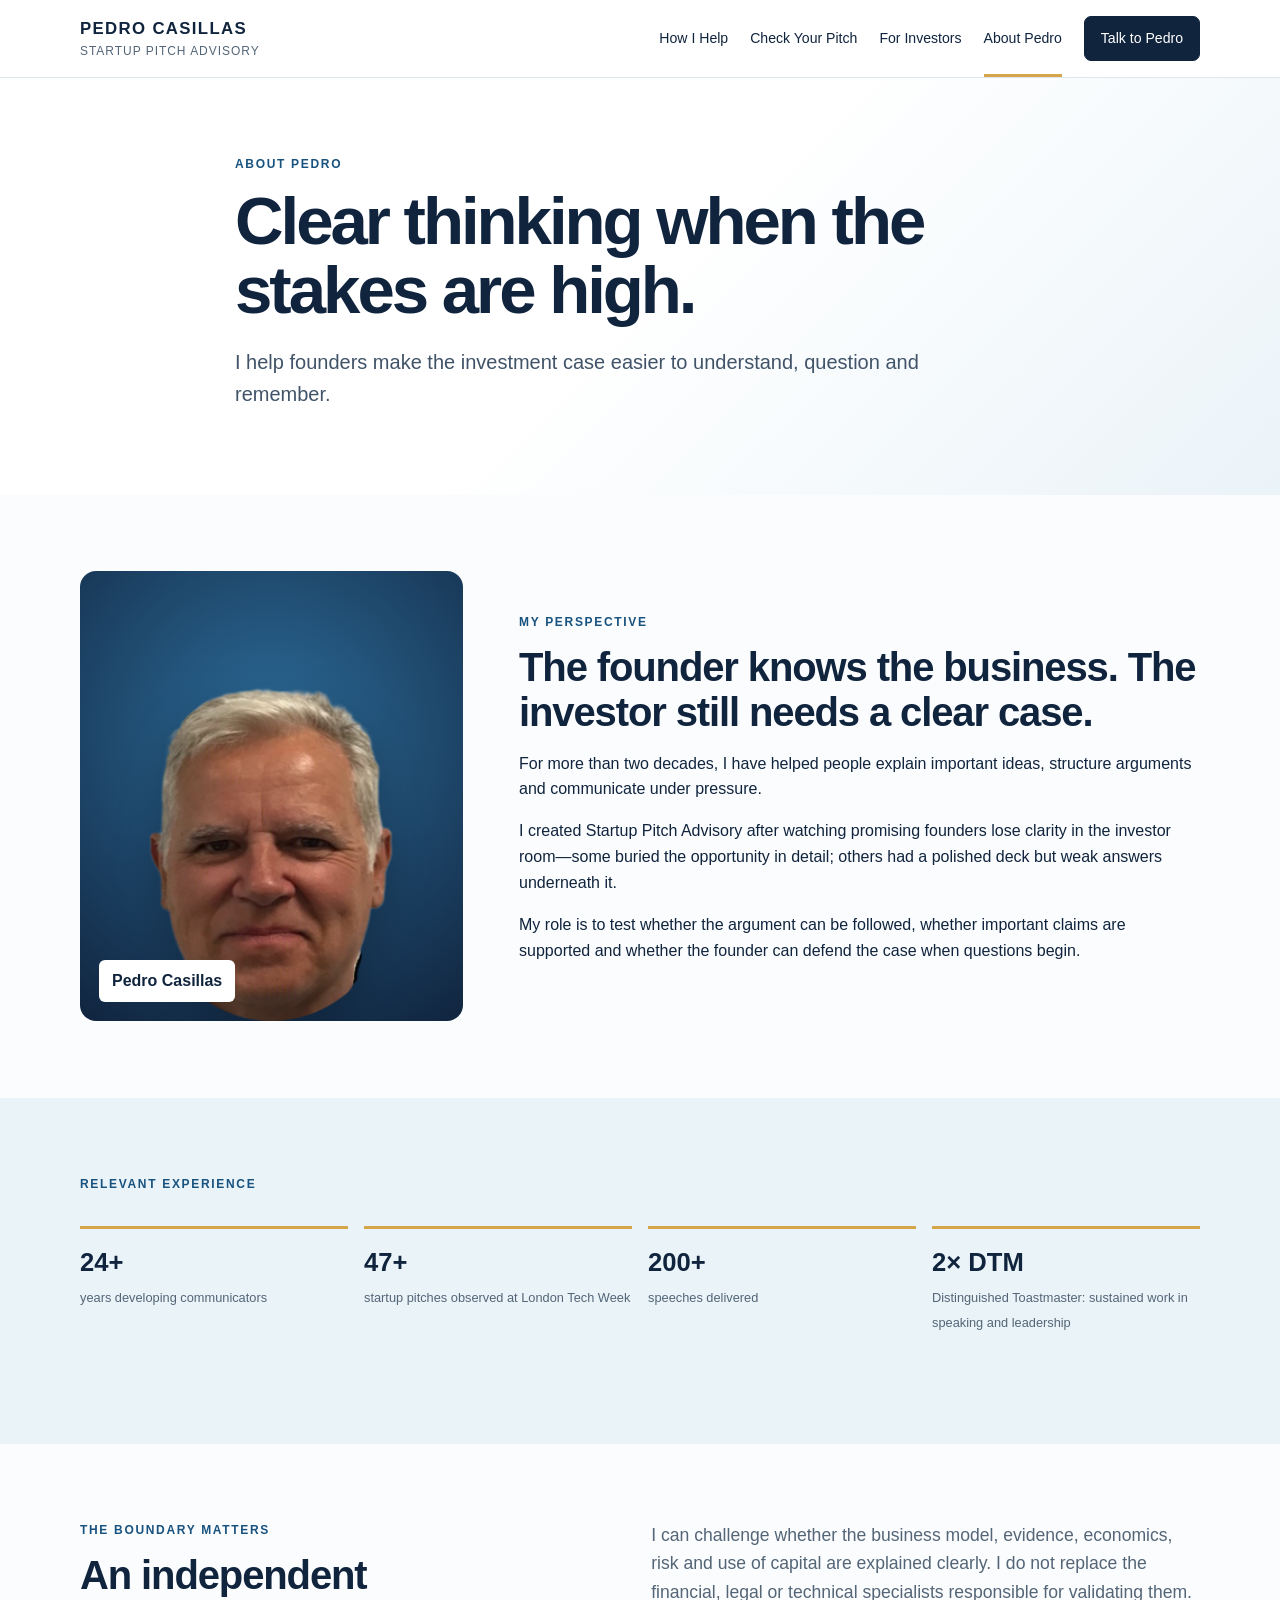
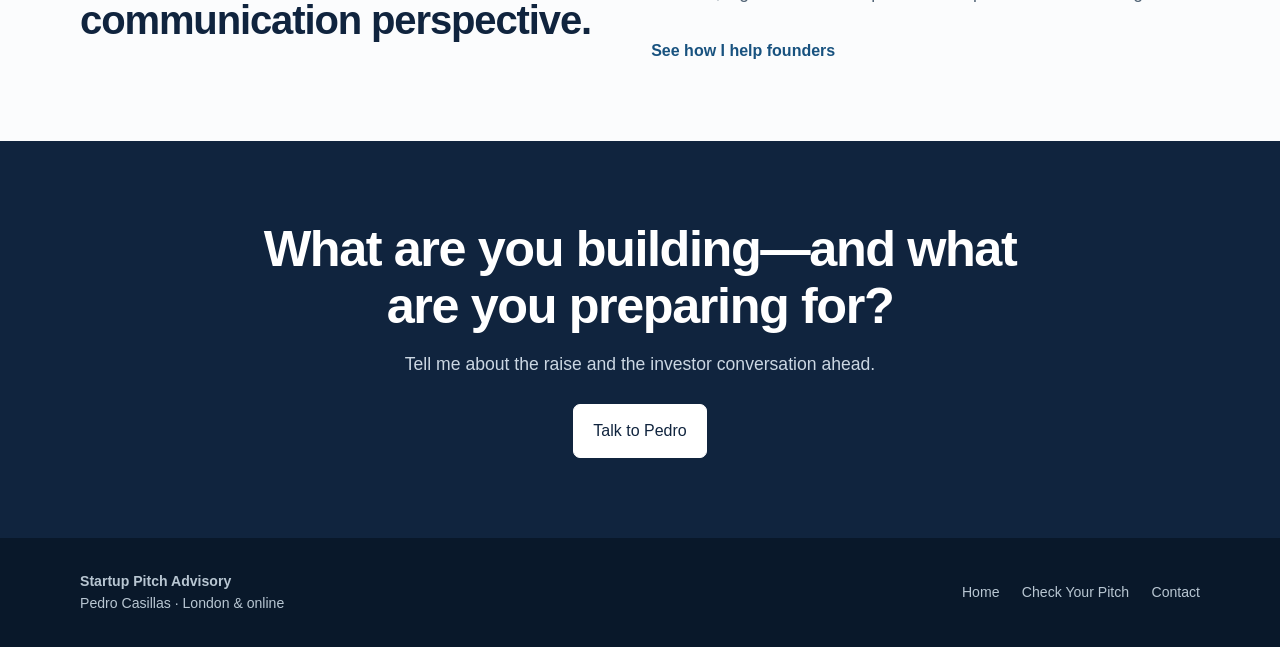
==== about.html @ cba1cd3a "Add files via upload" ====
<!doctype html><html lang="en"><head><meta charset="utf-8"><meta name="viewport" content="width=device-width,initial-scale=1"><title>About Pedro Casillas | Startup Pitch Advisory</title><meta name="description" content="About Pedro Casillas and his independent approach to founder communication and investor readiness."><meta name="robots" content="noindex,nofollow"><link rel="canonical" href="https://pedrocasillas.com/about"><link rel="stylesheet" href="styles.css"><script defer src="site.js"></script></head><body><a class="skip" href="#main">Skip to content</a>
<nav><div class="wrap nav"><a class="brand" href="index.html"><strong>PEDRO CASILLAS</strong><span>Startup Pitch Advisory</span></a><button class="menu" aria-expanded="false" aria-controls="navlinks"><span></span><span></span><span></span><b>Menu</b></button><div class="links" id="navlinks"><a href="how-i-help.html">How I Help</a><a href="resources.html">Check Your Pitch</a><a href="for-investors.html">For Investors</a><a class="active" href="about.html">About Pedro</a><a class="btn small" href="contact.html">Talk to Pedro</a></div></div></nav>
<main id="main"><header class="pagehero"><div class="wrap narrow"><div class="eyebrow">About Pedro</div><h1>Clear thinking when the stakes are high.</h1><p class="lead">I help founders make the investment case easier to understand, question and remember.</p></div></header>
<section><div class="wrap about"><div class="portrait large"><img src="assets/pedro-casillas.png" alt="Pedro Casillas"><div class="portrait-caption">Pedro Casillas</div></div><div><div class="eyebrow">My perspective</div><h2>The founder knows the business. The investor still needs a clear case.</h2><p>For more than two decades, I have helped people explain important ideas, structure arguments and communicate under pressure.</p><p>I created Startup Pitch Advisory after watching promising founders lose clarity in the investor room—some buried the opportunity in detail; others had a polished deck but weak answers underneath it.</p><p>My role is to test whether the argument can be followed, whether important claims are supported and whether the founder can defend the case when questions begin.</p></div></div></section>
<section class="soft"><div class="wrap"><div class="eyebrow">Relevant experience</div><div class="proof broad"><div><strong>24+</strong><span>years developing communicators</span></div><div><strong>47+</strong><span>startup pitches observed at London Tech Week</span></div><div><strong>200+</strong><span>speeches delivered</span></div><div><strong>2× DTM</strong><span>Distinguished Toastmaster: sustained work in speaking and leadership</span></div></div></div></section>
<section><div class="wrap grid2"><div><div class="eyebrow">The boundary matters</div><h2>An independent communication perspective.</h2></div><div><p class="intro">I can challenge whether the business model, evidence, economics, risk and use of capital are explained clearly. I do not replace the financial, legal or technical specialists responsible for validating them.</p><a class="textlink" href="how-i-help.html">See how I help founders</a></div></div></section>
<section class="cta"><div class="wrap narrow"><h2>What are you building—and what are you preparing for?</h2><p>Tell me about the raise and the investor conversation ahead.</p><a class="btn pale" href="contact.html">Talk to Pedro</a></div></section></main>
<footer><div class="wrap foot"><div><strong>Startup Pitch Advisory</strong><br>Pedro Casillas · London &amp; online</div><div class="footlinks"><a href="index.html">Home</a><a href="resources.html">Check Your Pitch</a><a href="contact.html">Contact</a></div></div></footer></body></html>
---- styles.css ----
:root{--ink:#10243e;--blue:#18527f;--sky:#eaf3f8;--gold:#d6a54a;--paper:#fbfcfd;--muted:#536577;--line:#dce6ed;--white:#fff;--max:1120px}*{box-sizing:border-box}html{scroll-behavior:smooth}body{margin:0;font-family:Inter,"Segoe UI",Arial,sans-serif;color:var(--ink);background:var(--paper);line-height:1.62;font-size:16px}a{color:inherit;text-decoration:none}.wrap{width:min(var(--max),92%);margin:auto}.narrow{max-width:810px}.skip{position:absolute;left:-9999px}.skip:focus{left:12px;top:12px;z-index:20;background:white;padding:10px;border:2px solid var(--ink)}nav{min-height:78px;display:flex;align-items:center;border-bottom:1px solid var(--line);background:rgba(255,255,255,.97);position:sticky;top:0;z-index:10}.nav{display:flex;align-items:center;justify-content:space-between;gap:24px}.brand strong{display:block;letter-spacing:.08em;font-size:1.05rem}.brand span{display:block;font-size:.75rem;color:var(--muted);letter-spacing:.08em;text-transform:uppercase}.links{display:flex;gap:22px;align-items:center;font-size:.88rem}.links>a:not(.btn){padding:27px 0 24px;border-bottom:3px solid transparent}.links>a.active{border-color:var(--gold)}.menu{display:none}.btn{display:inline-flex;align-items:center;justify-content:center;padding:.8rem 1.2rem;border-radius:7px;background:var(--ink);color:white;font-weight:750;border:1px solid var(--ink);cursor:pointer;font:inherit}.btn.small{padding:.66rem 1rem}.btn.alt{background:white;color:var(--ink);margin-left:.5rem}.btn.pale{background:white;color:var(--ink);border-color:white}.btn.no-margin{margin:0}.btn:hover,.btn:focus-visible{box-shadow:0 8px 25px rgba(16,36,62,.16);transform:translateY(-1px)}.hero{padding:5.2rem 0;background:linear-gradient(135deg,#fff 45%,var(--sky))}.hero-grid{display:grid;grid-template-columns:minmax(0,1.35fr) minmax(340px,.65fr);gap:4rem;align-items:center}.eyebrow{text-transform:uppercase;letter-spacing:.14em;font-size:.75rem;font-weight:800;color:var(--blue);margin-bottom:.8rem}.eyebrow.light{color:#9dc5df}h1{font-size:clamp(3rem,6vw,4.75rem);line-height:1.02;letter-spacing:-.045em;margin:.7rem 0 1.35rem;max-width:850px}h2{font-size:clamp(2rem,4vw,2.5rem);line-height:1.12;letter-spacing:-.028em;margin:0 0 1rem}h3{font-size:1.3rem;line-height:1.25;margin:.5rem 0 .7rem}.hero-promise{font-weight:800;font-size:1.35rem;line-height:1.4;max-width:700px}.lead{font-size:1.25rem;max-width:760px;color:#405368}.hero-actions{margin-top:2rem}.micro{margin-top:1.25rem;font-size:.85rem;color:var(--muted)}.investor-card{background:var(--ink);color:white;padding:2rem;border-radius:16px;box-shadow:0 24px 60px rgba(16,36,62,.16);position:relative}.investor-card:before{content:"";position:absolute;right:1.5rem;top:1.5rem;width:38px;height:5px;background:var(--gold)}.investor-card h2{font-size:1.4rem;margin-top:.6rem}.investor-card ol{margin:1.2rem 0 0;padding-left:1.4rem}.investor-card li{padding:.3rem 0;color:#d9e4ec}.tag,.num{font-size:.73rem;text-transform:uppercase;letter-spacing:.11em;color:var(--blue);font-weight:800}section{padding:4.8rem 0}.soft{background:var(--sky)}.ink{background:var(--ink);color:white}.lighttext{color:#cbd7e3!important}.intro{font-size:1.1rem;color:var(--muted);max-width:730px;margin:0 0 2rem}.grid2,.grid3{display:grid;grid-template-columns:repeat(2,1fr);gap:1.4rem}.grid3{grid-template-columns:repeat(3,1fr)}.card{background:white;border:1px solid var(--line);border-radius:12px;padding:1.7rem}.cardlink{display:block;height:100%;transition:.18s ease}.cardlink:hover,.cardlink:focus-visible{box-shadow:0 12px 30px rgba(16,36,62,.09);transform:translateY(-2px)}.cardlink b,.textlink{color:var(--blue);font-weight:800}.stages .card{border-top:4px solid var(--gold)}.split-head{display:flex;justify-content:space-between;gap:2rem;align-items:end;margin-bottom:1.5rem}.deliverables{display:grid;grid-template-columns:repeat(4,1fr);gap:1rem}.deliverables>div{background:white;border:1px solid var(--line);border-radius:10px;padding:1.4rem}.deliverables span,.process span{display:block;color:var(--gold);font-weight:900;letter-spacing:.1em;font-size:.75rem;margin-bottom:.6rem}.deliverables b,.process b{font-size:1.05rem}.deliverables p,.process p{color:var(--muted);margin:.45rem 0 0}.center{text-align:center;margin-top:1.8rem}.sample-split,.audience{display:grid;grid-template-columns:.8fr 1.2fr;gap:3.2rem;align-items:center}.sample{margin:0;border-left:4px solid var(--gold);background:white;box-shadow:0 12px 36px rgba(16,36,62,.09);padding:1.7rem 2rem}.sample span,.assessment span{display:block;text-transform:uppercase;color:var(--blue);font-weight:800;font-size:.72rem;letter-spacing:.1em;margin-top:1rem}.sample span:first-child{margin-top:0}.sample p{margin:.3rem 0 1.1rem}.triad{display:grid;grid-template-columns:repeat(3,1fr);gap:1px;background:var(--line);border:1px solid var(--line);border-radius:12px;overflow:hidden}.triad>div{background:white;padding:2rem}.triad b{font-size:1.4rem}.triad p{color:var(--muted)}.triad.dark{background:#3a4c61;border-color:#3a4c61}.triad.dark>div{background:#172e4a}.triad.dark p{color:#cbd7e3}.about{display:grid;grid-template-columns:.72fr 1.28fr;gap:3.5rem;align-items:center}.portrait{min-height:390px;border-radius:16px;background:radial-gradient(circle at 50% 35%,#2c6a97,var(--ink));display:flex;align-items:flex-end;justify-content:center;position:relative;overflow:hidden;padding:2rem 2rem 0}.portrait img{width:min(86%,300px);height:auto;filter:drop-shadow(0 14px 20px rgba(0,0,0,.25))}.portrait-caption{position:absolute;left:1.2rem;bottom:1.2rem;background:white;color:var(--ink);padding:.5rem .8rem;border-radius:6px;font-weight:800}.portrait.large{min-height:450px}.proof{display:grid;grid-template-columns:repeat(3,1fr);gap:1rem;margin:2rem 0}.proof>div{border-top:3px solid var(--gold);padding-top:.8rem}.proof strong{display:block;font-size:1.6rem}.proof span{font-size:.8rem;color:var(--muted)}.proof.broad{grid-template-columns:repeat(4,1fr)}.cta{background:var(--ink);color:white;text-align:center;padding:5rem 0}.cta h2{font-size:clamp(2.2rem,5vw,3.15rem)}.cta p{color:#cbd7e3;font-size:1.1rem;max-width:650px;margin:0 auto 1.6rem}.pagehero{padding:4.8rem 0 4rem;background:linear-gradient(135deg,#fff 50%,var(--sky))}.pagehero h1{font-size:clamp(2.8rem,5.5vw,4.2rem)}.boundary,.contact-aside{background:var(--ink);color:white;padding:2rem;border-radius:14px}.boundary h3{margin-top:0}.checks,.ticks{padding:0;margin:1rem 0;list-style:none}.checks li,.ticks li{padding:.55rem 0 .55rem 1.7rem;position:relative}.checks li:before{content:"—";position:absolute;left:0;color:var(--gold);font-weight:800}.ticks li:before{content:"✓";position:absolute;left:0;color:var(--blue);font-weight:900}.ticks.large li{font-size:1.08rem;padding-top:.7rem;padding-bottom:.7rem}.fineprint{max-width:760px;margin:1.4rem auto 0;text-align:center;color:var(--muted);font-size:.9rem}.process{display:grid;grid-template-columns:repeat(3,1fr);gap:1rem}.process>div{background:white;border-left:4px solid var(--gold);padding:1.5rem}.process.vertical{display:block}.process.vertical>div{margin-bottom:1rem}.faq details{background:white;border:1px solid var(--line);border-radius:10px;padding:1rem 1.2rem;margin:.8rem 0}.faq summary{font-weight:800;cursor:pointer}.accent{border-top:4px solid var(--gold)}.resource-list{display:grid;gap:1.2rem}.resource-feature{display:flex;justify-content:space-between;gap:2rem;align-items:center;background:white;border:1px solid var(--line);border-radius:14px;padding:2rem}.resource-feature h2{font-size:1.6rem;margin:.3rem 0}.resource-feature p{margin:.4rem 0 0;color:var(--muted);max-width:720px}.auto{margin-left:auto;margin-right:auto}.questions{display:grid;gap:1rem}.questions article{display:grid;grid-template-columns:70px 1fr;gap:1rem;background:white;border:1px solid var(--line);border-radius:12px;padding:1.5rem}.questions article>span{font-weight:900;color:var(--gold);font-size:1.5rem}.questions h2{font-size:1.45rem;margin:0}.questions p{margin:.3rem 0 0;color:var(--muted)}.notice{background:#fff4dc;border:1px solid #ead19a;border-radius:9px;padding:1rem 1.2rem;margin-bottom:1.5rem}.assessment{background:white;border:1px solid var(--line);border-radius:14px;overflow:hidden}.assessment>div{padding:1.5rem 1.8rem;border-bottom:1px solid var(--line)}.assessment>div:last-child{border:0}.assessment blockquote{font-size:1.25rem;font-weight:750;margin:.6rem 0}.contact-grid{display:grid;grid-template-columns:1.25fr .75fr;gap:2rem;align-items:start}.form{background:white;border:1px solid var(--line);border-radius:14px;padding:2rem}.form label{display:block;font-weight:750;margin:1rem 0 .35rem}.form input,.form textarea,.form select{width:100%;padding:.8rem .9rem;border:1px solid #b9cad6;border-radius:7px;font:inherit;background:#fff;color:var(--ink)}.form textarea{min-height:150px}.form button{margin-top:1.2rem}.formnote{font-size:.85rem;color:var(--muted)}.hidden{position:absolute!important;left:-9999px!important}.contact-aside{position:sticky;top:110px}.contact-aside h2{font-size:1.8rem}.contact-aside ol{padding-left:1.25rem}.contact-aside li{padding:.5rem 0}.foot{display:flex;justify-content:space-between;gap:2rem;align-items:center}.footlinks{display:flex;gap:1.4rem}footer{padding:2rem 0;background:#09182a;color:#b8c6d2;font-size:.88rem}
.compact-questions{grid-template-columns:repeat(2,1fr)}.compact-questions article{grid-template-columns:54px 1fr;padding:1.35rem}.compact-about .portrait{min-height:350px}.thankyou{min-height:58vh;display:flex;align-items:center}
.start-panel{display:grid;grid-template-columns:1.35fr .65fr;gap:3rem;align-items:center;background:white;border:1px solid var(--line);border-left:5px solid var(--gold);border-radius:14px;padding:2.2rem}.start-panel h2{margin:.45rem 0 .8rem}.start-panel .intro{margin:0}.start-actions{display:grid;gap:1rem;justify-items:start}.start-actions .textlink{padding-left:.1rem}
.partner-section{padding-top:4rem;padding-bottom:4rem}.partner-banner{display:grid;grid-template-columns:.9fr 1.1fr;gap:2.5rem;background:white;border:1px solid var(--line);border-top:5px solid var(--gold);border-radius:14px;padding:2.2rem}.partner-banner h2{margin:.45rem 0 .8rem}.partner-banner .intro{margin:0}.partner-banner .ticks{margin-top:0}.partner-banner .btn{margin-top:.7rem}.partner-banner .btn span{margin-left:.45rem}.regulatory{grid-column:1/-1;border-top:1px solid var(--line);padding-top:1rem;margin:0;color:var(--muted);font-size:.78rem;line-height:1.5}
@media(max-width:900px){.hero-grid,.about,.sample-split,.audience,.contact-grid,.start-panel,.partner-banner{grid-template-columns:1fr}.grid3,.deliverables,.proof.broad{grid-template-columns:repeat(2,1fr)}.investor-card{max-width:640px}.portrait{min-height:340px}.contact-aside{position:static}.start-panel,.partner-banner{gap:1.5rem}.regulatory{grid-column:1}}
@media(max-width:760px){nav{min-height:70px}.menu{display:flex;border:0;background:transparent;width:52px;height:46px;align-items:center;justify-content:center;flex-direction:column;gap:5px;color:var(--ink)}.menu span{display:block;width:24px;height:2px;background:currentColor}.menu b{font-size:.65rem}.links{display:none;position:absolute;left:0;right:0;top:70px;background:white;padding:1rem 4%;border-bottom:1px solid var(--line);box-shadow:0 10px 25px rgba(16,36,62,.1);align-items:stretch;flex-direction:column;gap:0}.links.open{display:flex}.links>a:not(.btn){padding:.8rem 0;border:0}.links .btn{margin-top:.6rem}.hero{padding:3.5rem 0}.hero-grid{gap:2rem}.grid2,.grid3,.deliverables,.triad,.process,.proof,.proof.broad,.compact-questions{grid-template-columns:1fr}.split-head,.resource-feature,.foot{align-items:flex-start;flex-direction:column}.resource-feature{display:flex}.pagehero{padding:3.2rem 0}.btn{width:100%}.hero-actions{display:grid;gap:.7rem}.btn.alt{margin-left:0}.audience{gap:1rem}.portrait.large{min-height:390px}.footlinks{flex-direction:column;gap:.4rem}}
@media(prefers-reduced-motion:reduce){html{scroll-behavior:auto}.btn,.cardlink{transition:none}}
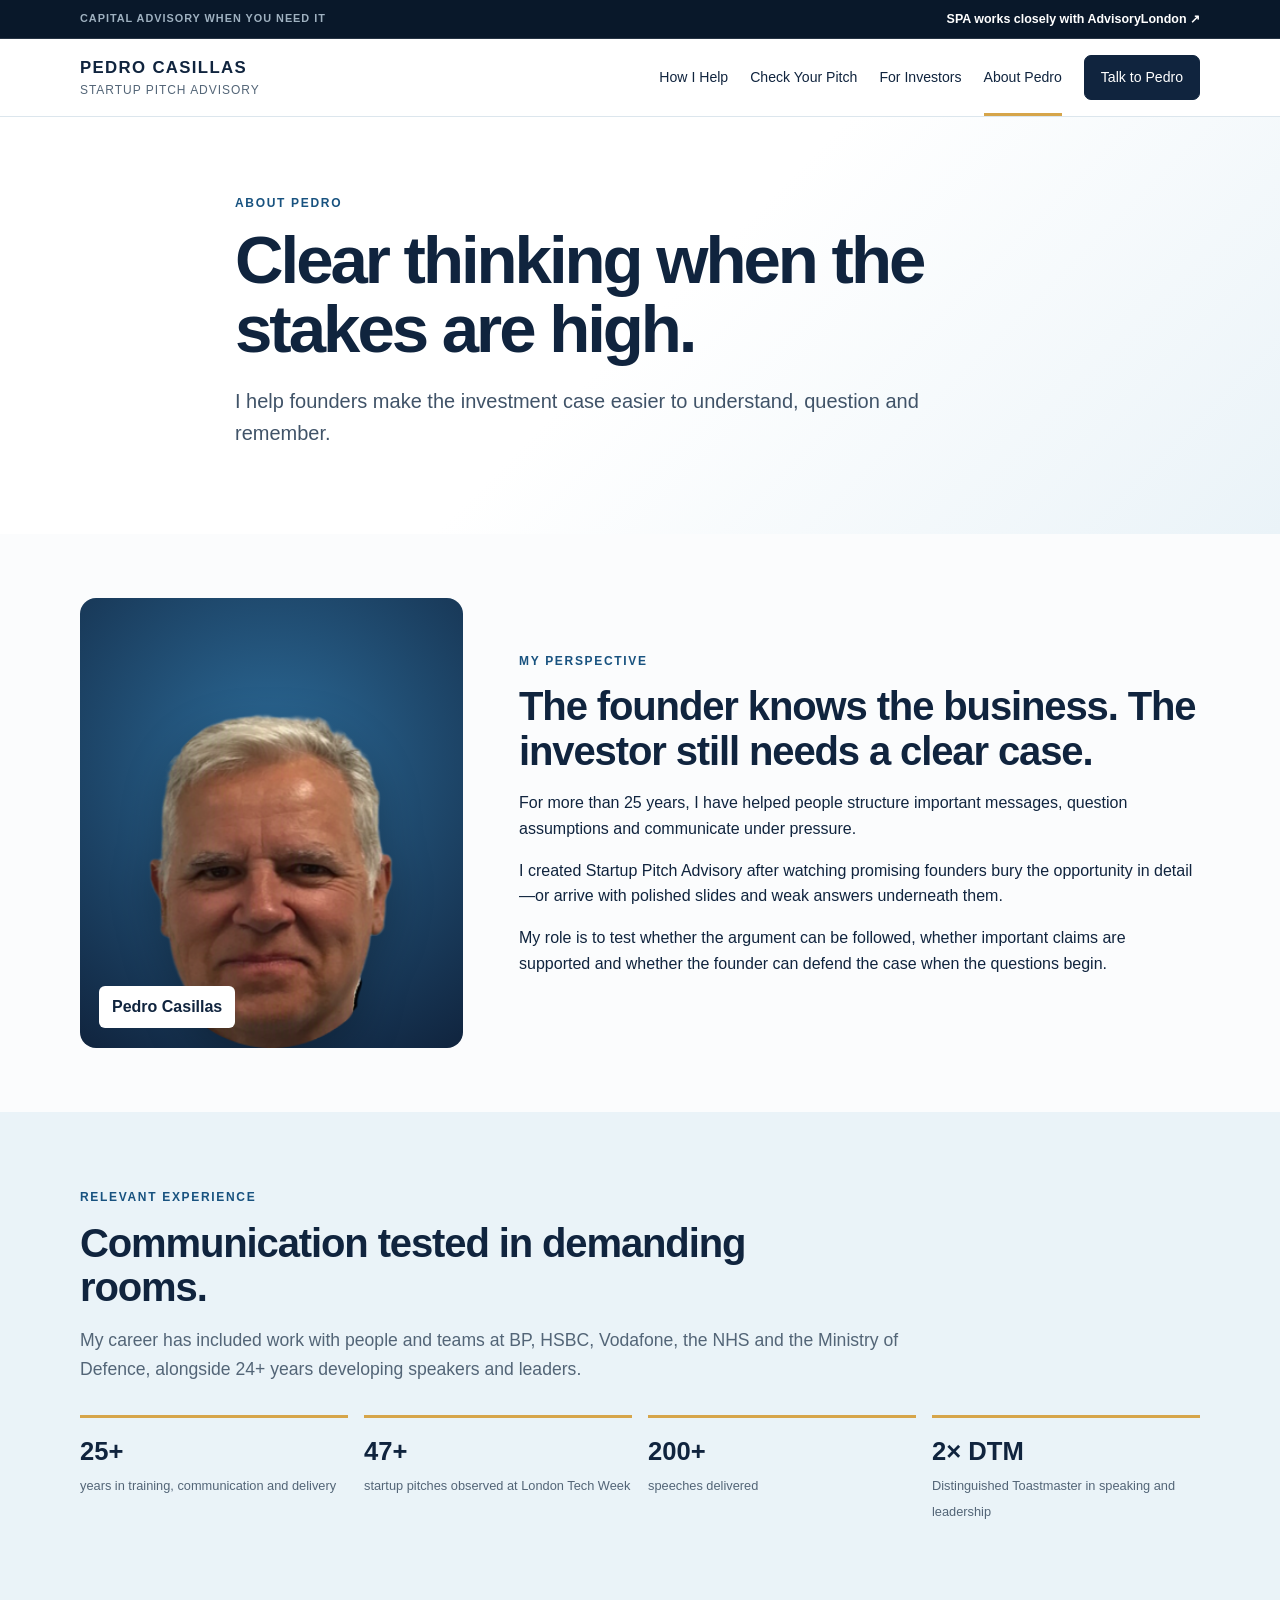
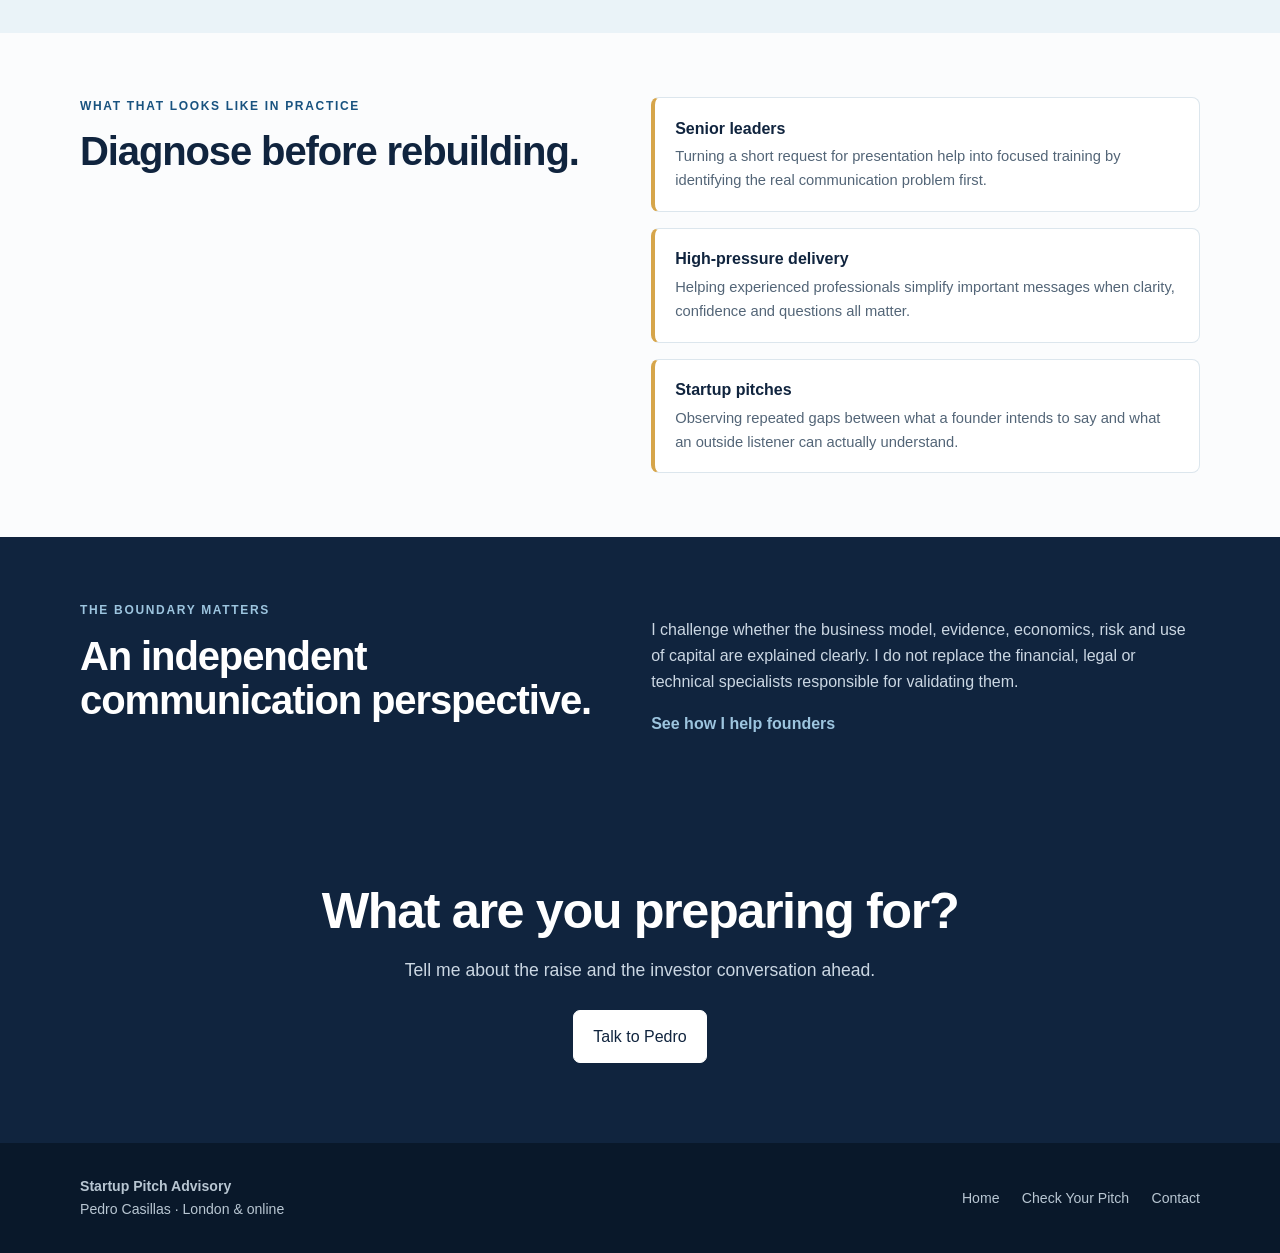
==== commit 89d77572: "Add files via upload" ====
--- a/about.html
+++ b/about.html
@@ -1,8 +1,57 @@
-<!doctype html><html lang="en"><head><meta charset="utf-8"><meta name="viewport" content="width=device-width,initial-scale=1"><title>About Pedro Casillas | Startup Pitch Advisory</title><meta name="description" content="About Pedro Casillas and his independent approach to founder communication and investor readiness."><meta name="robots" content="noindex,nofollow"><link rel="canonical" href="https://pedrocasillas.com/about"><link rel="stylesheet" href="styles.css"><script defer src="site.js"></script></head><body><a class="skip" href="#main">Skip to content</a>
+<!doctype html>
+<html lang="en">
+<head>
+  <meta charset="utf-8"><meta name="viewport" content="width=device-width,initial-scale=1">
+  <title>About Pedro Casillas | Startup Pitch Advisory</title>
+  <meta name="description" content="Pedro Casillas brings more than 25 years of experience helping people structure important messages and communicate under pressure.">
+  <meta name="robots" content="noindex,nofollow"><link rel="canonical" href="https://pedrocasillas.com/about">
+  <link rel="stylesheet" href="styles.css"><script defer src="site.js"></script>
+</head>
+<body>
+<a class="skip" href="#main">Skip to content</a>
+<div class="partner-top"><div class="wrap partner-top-inner"><span>Capital advisory when you need it</span><a href="https://advisorylondon.uk/" target="_blank" rel="noopener noreferrer">SPA works closely with AdvisoryLondon <span aria-hidden="true">↗</span></a></div></div>
 <nav><div class="wrap nav"><a class="brand" href="index.html"><strong>PEDRO CASILLAS</strong><span>Startup Pitch Advisory</span></a><button class="menu" aria-expanded="false" aria-controls="navlinks"><span></span><span></span><span></span><b>Menu</b></button><div class="links" id="navlinks"><a href="how-i-help.html">How I Help</a><a href="resources.html">Check Your Pitch</a><a href="for-investors.html">For Investors</a><a class="active" href="about.html">About Pedro</a><a class="btn small" href="contact.html">Talk to Pedro</a></div></div></nav>
-<main id="main"><header class="pagehero"><div class="wrap narrow"><div class="eyebrow">About Pedro</div><h1>Clear thinking when the stakes are high.</h1><p class="lead">I help founders make the investment case easier to understand, question and remember.</p></div></header>
-<section><div class="wrap about"><div class="portrait large"><img src="assets/pedro-casillas.png" alt="Pedro Casillas"><div class="portrait-caption">Pedro Casillas</div></div><div><div class="eyebrow">My perspective</div><h2>The founder knows the business. The investor still needs a clear case.</h2><p>For more than two decades, I have helped people explain important ideas, structure arguments and communicate under pressure.</p><p>I created Startup Pitch Advisory after watching promising founders lose clarity in the investor room—some buried the opportunity in detail; others had a polished deck but weak answers underneath it.</p><p>My role is to test whether the argument can be followed, whether important claims are supported and whether the founder can defend the case when questions begin.</p></div></div></section>
-<section class="soft"><div class="wrap"><div class="eyebrow">Relevant experience</div><div class="proof broad"><div><strong>24+</strong><span>years developing communicators</span></div><div><strong>47+</strong><span>startup pitches observed at London Tech Week</span></div><div><strong>200+</strong><span>speeches delivered</span></div><div><strong>2× DTM</strong><span>Distinguished Toastmaster: sustained work in speaking and leadership</span></div></div></div></section>
-<section><div class="wrap grid2"><div><div class="eyebrow">The boundary matters</div><h2>An independent communication perspective.</h2></div><div><p class="intro">I can challenge whether the business model, evidence, economics, risk and use of capital are explained clearly. I do not replace the financial, legal or technical specialists responsible for validating them.</p><a class="textlink" href="how-i-help.html">See how I help founders</a></div></div></section>
-<section class="cta"><div class="wrap narrow"><h2>What are you building—and what are you preparing for?</h2><p>Tell me about the raise and the investor conversation ahead.</p><a class="btn pale" href="contact.html">Talk to Pedro</a></div></section></main>
-<footer><div class="wrap foot"><div><strong>Startup Pitch Advisory</strong><br>Pedro Casillas · London &amp; online</div><div class="footlinks"><a href="index.html">Home</a><a href="resources.html">Check Your Pitch</a><a href="contact.html">Contact</a></div></div></footer></body></html>
+
+<main id="main">
+  <header class="pagehero"><div class="wrap narrow"><div class="eyebrow">About Pedro</div><h1>Clear thinking when the stakes are high.</h1><p class="lead">I help founders make the investment case easier to understand, question and remember.</p></div></header>
+
+  <section class="tight-section">
+    <div class="wrap about">
+      <div class="portrait large"><img src="assets/pedro-casillas.png" alt="Pedro Casillas"><div class="portrait-caption">Pedro Casillas</div></div>
+      <div>
+        <div class="eyebrow">My perspective</div>
+        <h2>The founder knows the business. The investor still needs a clear case.</h2>
+        <p>For more than 25 years, I have helped people structure important messages, question assumptions and communicate under pressure.</p>
+        <p>I created Startup Pitch Advisory after watching promising founders bury the opportunity in detail—or arrive with polished slides and weak answers underneath them.</p>
+        <p>My role is to test whether the argument can be followed, whether important claims are supported and whether the founder can defend the case when the questions begin.</p>
+      </div>
+    </div>
+  </section>
+
+  <section class="soft credibility-band">
+    <div class="wrap">
+      <div class="eyebrow">Relevant experience</div>
+      <h2>Communication tested in demanding rooms.</h2>
+      <p class="intro">My career has included work with people and teams at BP, HSBC, Vodafone, the NHS and the Ministry of Defence, alongside 24+ years developing speakers and leaders.</p>
+      <div class="proof broad"><div><strong>25+</strong><span>years in training, communication and delivery</span></div><div><strong>47+</strong><span>startup pitches observed at London Tech Week</span></div><div><strong>200+</strong><span>speeches delivered</span></div><div><strong>2× DTM</strong><span>Distinguished Toastmaster in speaking and leadership</span></div></div>
+    </div>
+  </section>
+
+  <section class="tight-section">
+    <div class="wrap grid2">
+      <div><div class="eyebrow">What that looks like in practice</div><h2>Diagnose before rebuilding.</h2></div>
+      <div class="mini-cases">
+        <article><strong>Senior leaders</strong><p>Turning a short request for presentation help into focused training by identifying the real communication problem first.</p></article>
+        <article><strong>High-pressure delivery</strong><p>Helping experienced professionals simplify important messages when clarity, confidence and questions all matter.</p></article>
+        <article><strong>Startup pitches</strong><p>Observing repeated gaps between what a founder intends to say and what an outside listener can actually understand.</p></article>
+      </div>
+    </div>
+  </section>
+
+  <section class="ink boundary-strip"><div class="wrap grid2"><div><div class="eyebrow light">The boundary matters</div><h2>An independent communication perspective.</h2></div><div><p class="lighttext">I challenge whether the business model, evidence, economics, risk and use of capital are explained clearly. I do not replace the financial, legal or technical specialists responsible for validating them.</p><a class="textlink light-link" href="how-i-help.html">See how I help founders</a></div></div></section>
+
+  <section class="cta"><div class="wrap narrow"><h2>What are you preparing for?</h2><p>Tell me about the raise and the investor conversation ahead.</p><a class="btn pale" href="contact.html">Talk to Pedro</a></div></section>
+</main>
+<footer><div class="wrap foot"><div><strong>Startup Pitch Advisory</strong><br>Pedro Casillas · London &amp; online</div><div class="footlinks"><a href="index.html">Home</a><a href="resources.html">Check Your Pitch</a><a href="contact.html">Contact</a></div></div></footer>
+</body>
+</html>
--- a/styles.css
+++ b/styles.css
@@ -5,3 +5,124 @@
 @media(max-width:900px){.hero-grid,.about,.sample-split,.audience,.contact-grid,.start-panel,.partner-banner{grid-template-columns:1fr}.grid3,.deliverables,.proof.broad{grid-template-columns:repeat(2,1fr)}.investor-card{max-width:640px}.portrait{min-height:340px}.contact-aside{position:static}.start-panel,.partner-banner{gap:1.5rem}.regulatory{grid-column:1}}
 @media(max-width:760px){nav{min-height:70px}.menu{display:flex;border:0;background:transparent;width:52px;height:46px;align-items:center;justify-content:center;flex-direction:column;gap:5px;color:var(--ink)}.menu span{display:block;width:24px;height:2px;background:currentColor}.menu b{font-size:.65rem}.links{display:none;position:absolute;left:0;right:0;top:70px;background:white;padding:1rem 4%;border-bottom:1px solid var(--line);box-shadow:0 10px 25px rgba(16,36,62,.1);align-items:stretch;flex-direction:column;gap:0}.links.open{display:flex}.links>a:not(.btn){padding:.8rem 0;border:0}.links .btn{margin-top:.6rem}.hero{padding:3.5rem 0}.hero-grid{gap:2rem}.grid2,.grid3,.deliverables,.triad,.process,.proof,.proof.broad,.compact-questions{grid-template-columns:1fr}.split-head,.resource-feature,.foot{align-items:flex-start;flex-direction:column}.resource-feature{display:flex}.pagehero{padding:3.2rem 0}.btn{width:100%}.hero-actions{display:grid;gap:.7rem}.btn.alt{margin-left:0}.audience{gap:1rem}.portrait.large{min-height:390px}.footlinks{flex-direction:column;gap:.4rem}}
 @media(prefers-reduced-motion:reduce){html{scroll-behavior:auto}.btn,.cardlink{transition:none}}
+
+/* V6: stronger first impression, visual proof and a shorter homepage */
+.partner-top{background:#09182a;color:#dce8f1;font-size:.78rem;border-bottom:1px solid rgba(255,255,255,.12)}
+.partner-top-inner{min-height:38px;display:flex;align-items:center;justify-content:space-between;gap:1.25rem}
+.partner-top-inner>span{color:#9fb1c0;text-transform:uppercase;letter-spacing:.09em;font-size:.68rem;font-weight:800}
+.partner-top a{color:white;font-weight:750}
+.partner-top a:hover,.partner-top a:focus-visible{text-decoration:underline;text-underline-offset:3px}
+nav{top:0}
+.hero{padding:4.3rem 0 4.6rem;background:linear-gradient(125deg,#fff 0%,#fff 48%,var(--sky) 100%)}
+.hero-grid{grid-template-columns:minmax(0,1fr) minmax(380px,.86fr);gap:3.4rem}
+.hero h1{font-size:clamp(3.15rem,5.5vw,4.9rem);max-width:760px;margin-bottom:1.1rem}
+.hero-promise{font-size:1.25rem;margin:.2rem 0 .7rem;max-width:660px}
+.hero .lead{font-size:1.1rem;max-width:640px}
+.hero-photo{margin:0;position:relative;border-radius:18px;overflow:hidden;box-shadow:0 24px 60px rgba(16,36,62,.18);min-height:470px;background:var(--ink)}
+.hero-photo:after{content:"";position:absolute;inset:0;background:linear-gradient(to top,rgba(9,24,42,.78),transparent 38%);pointer-events:none}
+.hero-photo img{display:block;width:100%;height:100%;min-height:470px;object-fit:cover;object-position:center}
+.hero-photo figcaption{position:absolute;left:1.4rem;right:1.4rem;bottom:1.25rem;z-index:1;color:white;display:flex;justify-content:space-between;gap:1rem;align-items:end}
+.hero-photo figcaption strong{font-size:1.05rem}
+.hero-photo figcaption span{font-size:.76rem;text-transform:uppercase;letter-spacing:.09em;color:#d4e3ed}
+.tight-section{padding:4rem 0}
+.section-heading{max-width:720px;margin-bottom:1.65rem}
+.stages .card p{margin-bottom:0;color:var(--muted)}
+.worked-grid{display:grid;grid-template-columns:.74fr 1.26fr;gap:3.5rem;align-items:center}
+.worked-grid .intro{margin-bottom:1.2rem}
+.review-visual{display:grid;grid-template-columns:1.05fr .95fr;min-height:410px;background:white;border:1px solid var(--line);border-radius:16px;overflow:hidden;box-shadow:0 18px 45px rgba(16,36,62,.11)}
+.review-slide{position:relative;background:var(--ink);color:white;padding:2.2rem;display:flex;flex-direction:column;justify-content:center}
+.review-slide:before{content:"";position:absolute;width:110px;height:110px;border:1px solid rgba(255,255,255,.13);border-radius:50%;right:-35px;top:-35px}
+.review-kicker{text-transform:uppercase;letter-spacing:.12em;font-size:.66rem;color:#9dc5df;font-weight:850}
+.review-slide h3{font-size:2rem;line-height:1.08;margin:1rem 0}
+.review-slide p{color:#d2dee7;line-height:1.5}
+.raise{border-top:1px solid #53677e;margin-top:1.5rem;padding-top:1.2rem;display:flex;justify-content:space-between;gap:1rem;align-items:center}
+.raise strong{font-size:1.2rem;color:white}.raise span{font-size:.78rem;color:#b9c9d6}
+.pin{position:absolute;width:30px;height:30px;border-radius:50%;background:var(--gold);color:var(--ink);font-style:normal;font-weight:900;display:grid;place-items:center;box-shadow:0 0 0 6px rgba(214,165,74,.18)}
+.pin-one{right:24px;top:48%}.pin-two{right:25%;bottom:20px}
+.review-notes{padding:1.7rem;display:grid;align-content:center;gap:1.1rem}
+.review-notes>div{border-left:3px solid var(--gold);padding-left:1rem}
+.review-notes b,.review-notes span{display:block}.review-notes b{font-size:.9rem}.review-notes span{font-size:.83rem;color:var(--muted);line-height:1.45;margin-top:.25rem}
+.review-notes .priority{background:var(--sky);border:0;border-radius:8px;padding:1rem}
+.example-note{grid-column:2;margin:-2.7rem 0 0;color:var(--muted);font-size:.76rem}
+.proof-section{padding:4.5rem 0}
+.proof-layout{display:grid;grid-template-columns:.88fr 1.12fr;gap:4rem;align-items:center}
+.proof-layout h2{font-size:clamp(2.1rem,4vw,3rem)}
+.experience-line{color:#aebfcd;font-size:.86rem;margin-top:1.5rem}
+.proof-cards{display:grid;grid-template-columns:repeat(3,1fr);gap:1rem}
+.proof-cards>div{background:#172e4a;border-top:4px solid var(--gold);border-radius:8px;padding:1.3rem;min-height:160px}
+.proof-cards strong{display:block;font-size:1.75rem;color:white;margin-bottom:.65rem}
+.proof-cards span{display:block;color:#cbd7e3;font-size:.78rem;line-height:1.45}
+.partner-detail{padding:3.8rem 0;background:#fff8e9;border-top:1px solid #ead19a;border-bottom:1px solid #ead19a}
+.partner-compact{display:grid;grid-template-columns:.92fr 1.08fr;gap:3rem;align-items:start}
+.partner-compact h2{font-size:clamp(1.8rem,3.5vw,2.35rem)}
+.partner-compact>div:nth-child(2) p{margin-top:0;color:#405368}
+.partner-compact .regulatory{grid-column:1/-1;margin-top:.4rem;border-color:#dfc991}
+.optional{font-weight:400;color:var(--muted);font-size:.84rem}
+.simplified-contact{grid-template-columns:1.15fr .85fr;gap:2.5rem}
+.simplified-contact .form textarea{min-height:190px}
+.next-step-card ol{margin-bottom:1.25rem}.next-step-card li{padding:.65rem 0}.next-step-card strong{color:white}
+.credibility-band h2{max-width:720px}.credibility-band .intro{max-width:820px}
+.mini-cases{display:grid;gap:1rem}.mini-cases article{background:white;border:1px solid var(--line);border-left:4px solid var(--gold);border-radius:8px;padding:1.1rem 1.25rem}.mini-cases strong{font-size:1rem}.mini-cases p{margin:.25rem 0 0;color:var(--muted);font-size:.92rem}
+.boundary-strip{padding:4rem 0}.light-link{color:#9dc5df}
+
+@media(max-width:900px){
+  .hero-grid,.worked-grid,.proof-layout,.partner-compact{grid-template-columns:1fr}
+  .hero-photo{min-height:420px}.hero-photo img{min-height:420px}
+  .example-note{grid-column:1;margin:-2.6rem 0 0}
+  .proof-cards{grid-template-columns:repeat(3,1fr)}
+  .partner-compact .regulatory{grid-column:1}
+}
+@media(max-width:760px){
+  .partner-top-inner{padding:.55rem 0;display:block;line-height:1.35}
+  .partner-top-inner>span{display:none}
+  .partner-top a{display:block;text-align:center}
+  .hero{padding:2.8rem 0 3.2rem}.hero h1{font-size:clamp(2.65rem,13vw,3.6rem)}
+  .hero-photo,.hero-photo img{min-height:330px}.hero-photo figcaption{display:block}.hero-photo figcaption span{display:block;margin-top:.2rem}
+  .review-visual{grid-template-columns:1fr}.review-slide{min-height:330px}.example-note{margin:-2.4rem 0 0}
+  .proof-cards{grid-template-columns:1fr}.proof-cards>div{min-height:0}
+  .tight-section{padding:3.3rem 0}
+}
+
+/* V8 homepage review */
+.hero-open{min-height:420px}
+.worked-heading{max-width:820px;margin-bottom:2rem}
+.worked-heading .intro{margin-bottom:0}
+.example-comparison{display:grid;grid-template-columns:repeat(2,minmax(0,1fr));gap:1.4rem;align-items:stretch}
+.example-panel{background:white;border:1px solid var(--line);border-radius:14px;padding:1.35rem;display:flex;flex-direction:column}
+.example-panel>p{color:var(--muted);font-size:.9rem;margin:.35rem 0 1rem;min-height:3rem}
+.example-label{text-transform:uppercase;letter-spacing:.1em;color:var(--blue);font-size:.75rem;font-weight:850}
+.original-slide{margin:0;border:1px solid var(--line);background:#eef1f4;overflow:hidden}
+.original-slide img{display:block;width:100%;height:auto}
+.improved-slide{background:var(--ink);color:white;min-height:360px;padding:1.55rem;display:flex;flex-direction:column;justify-content:center;border-radius:2px}
+.improved-slide>span{text-transform:uppercase;letter-spacing:.12em;color:#9dc5df;font-size:.65rem;font-weight:850}
+.improved-slide h3{font-size:1.65rem;line-height:1.12;margin:.7rem 0}
+.improved-slide>p{color:#d2dee7;font-size:.9rem;margin:0 0 1rem}
+.improved-columns{display:grid;grid-template-columns:repeat(2,1fr);gap:.7rem}
+.improved-columns>div{background:#172e4a;border-top:3px solid var(--gold);padding:.85rem}
+.improved-columns b{text-transform:uppercase;letter-spacing:.08em;font-size:.7rem;color:white}
+.improved-columns p{color:#cbd7e3;font-size:.76rem;line-height:1.4;margin:.35rem 0 0}
+.improved-summary{display:block;margin-top:1rem;color:white;font-size:.84rem}
+.example-comment{border-top:1px solid var(--line);margin-top:1.15rem;padding-top:1rem}
+.example-comment strong{display:block;color:var(--ink)}
+.example-comment p{margin:.25rem 0 0;color:var(--muted);font-size:.86rem;line-height:1.5}
+.example-note{grid-column:auto;margin:1rem 0 0;text-align:center;color:var(--muted);font-size:.76rem}
+.testimonial{grid-column:1/-1;margin:2.4rem 0 0;padding:1.5rem 1.7rem;border-left:4px solid var(--gold);background:#172e4a}
+.testimonial p{font-size:1.05rem;line-height:1.6;color:white;margin:0 0 1rem}
+.testimonial footer{padding:0;background:transparent;color:#cbd7e3;display:flex;gap:.55rem;align-items:baseline}
+.testimonial footer strong{color:white}
+.testimonial footer span{font-size:.82rem}
+.footer-scope{border-top:1px solid rgba(255,255,255,.1);margin-top:1.5rem;padding-top:1.2rem;color:#92a5b5;font-size:.78rem}
+.footlinks{flex-wrap:wrap;justify-content:flex-end}
+
+@media(max-width:900px){
+  .hero-open{display:none}
+  .example-comparison{grid-template-columns:1fr}
+  .example-panel>p{min-height:0}
+}
+@media(max-width:760px){
+  .improved-slide{min-height:0}
+  .improved-columns{grid-template-columns:1fr}
+  .testimonial footer{display:block}
+  .testimonial footer span{display:block;margin-top:.15rem}
+  .footlinks{justify-content:flex-start}
+}
